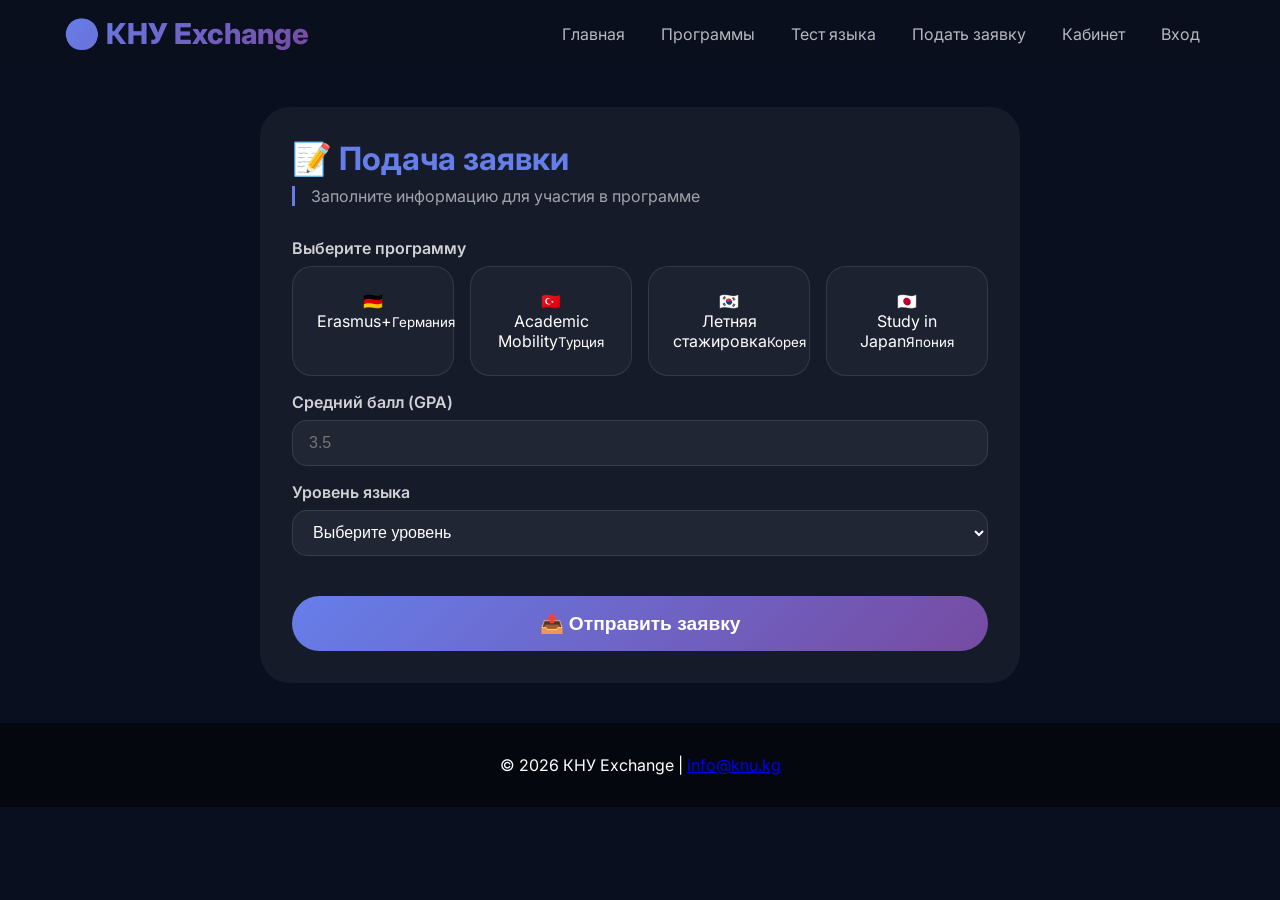
==== apply.html @ c069e079 "Add files via upload" ====
<!DOCTYPE html>
<html lang="ru">
<head>
    <meta charset="UTF-8">
    <title>Подача заявки | КНУ Exchange</title>
    <link href="https://fonts.googleapis.com/css2?family=Inter:wght@400;500;600;700;800&display=swap" rel="stylesheet">
    <link rel="stylesheet" href="https://cdnjs.cloudflare.com/ajax/libs/font-awesome/6.0.0-beta3/css/all.min.css">
    <script src="db.js"></script>
    <style>
        * {
            margin: 0;
            padding: 0;
            box-sizing: border-box;
        }
        body {
            font-family: 'Inter', sans-serif;
            background: #0a0f1f;
            color: #fff;
        }
        .header {
            background: rgba(10,15,31,0.8);
            padding: 1rem 5%;
            display: flex;
            justify-content: space-between;
            align-items: center;
            flex-wrap: wrap;
            gap: 15px;
        }
      .logo {
    font-size: 1.8rem;
    font-weight: 800;
    background: linear-gradient(135deg, #667eea, #764ba2);
    -webkit-background-clip: text;
    background-clip: text;
    color: transparent;
}
        .nav a {
            color: rgba(255,255,255,0.7);
            text-decoration: none;
            padding: 0.5rem 1rem;
            border-radius: 30px;
        }
        .nav a:hover {
            background: #667eea;
            color: white;
        }
        .form-container {
            max-width: 800px;
            margin: 40px auto;
            padding: 0 20px;
        }
        .form-card {
            background: rgba(255,255,255,0.05);
            border-radius: 30px;
            padding: 2rem;
        }
        h2 {
            font-size: 2rem;
            color: #667eea;
            margin-bottom: 0.5rem;
        }
        .subtitle {
            color: rgba(255,255,255,0.6);
            margin-bottom: 2rem;
            padding-left: 1rem;
            border-left: 3px solid #667eea;
        }
        .form-group {
            margin-bottom: 1rem;
        }
        .form-group label {
            display: block;
            font-weight: 600;
            color: rgba(255,255,255,0.8);
            margin-bottom: 0.5rem;
        }
        .form-group input, .form-group select {
            width: 100%;
            padding: 0.8rem 1rem;
            background: rgba(255,255,255,0.05);
            border: 1px solid rgba(255,255,255,0.1);
            border-radius: 15px;
            color: white;
            font-size: 1rem;
        }
        .program-cards {
            display: flex;
            gap: 1rem;
            flex-wrap: wrap;
        }
        .program-card {
            flex: 1;
            min-width: 150px;
            background: rgba(255,255,255,0.03);
            border: 1px solid rgba(255,255,255,0.1);
            border-radius: 20px;
            padding: 1.5rem;
            text-align: center;
            cursor: pointer;
        }
        .program-card.selected {
            border-color: #667eea;
            background: rgba(102,126,234,0.1);
        }
        .program-card i {
            font-size: 2rem;
            color: #667eea;
        }
        .btn-submit {
            width: 100%;
            padding: 1rem;
            background: linear-gradient(135deg, #667eea, #764ba2);
            color: white;
            border: none;
            border-radius: 30px;
            font-size: 1.2rem;
            font-weight: 600;
            cursor: pointer;
            margin-top: 1.5rem;
        }
        .footer {
            background: rgba(0,0,0,0.5);
            text-align: center;
            padding: 2rem;
            margin-top: 2rem;
        }
    </style>
</head>
<body>

<header class="header">
    <div class="logo">🌍 КНУ Exchange</div>
    <nav class="nav">
        <a href="index.html">Главная</a>
        <a href="programs.html">Программы</a>
        <a href="language-test.html">Тест языка</a>
        <a href="apply.html">Подать заявку</a>
        <a href="dashboard.html">Кабинет</a>
        <a href="login.html">Вход</a>
    </nav>
</header>

<div class="form-container">
    <div class="form-card">
        <h2>📝 Подача заявки</h2>
        <div class="subtitle">Заполните информацию для участия в программе</div>

        <form id="applicationForm">
            <div class="form-group">
                <label>Выберите программу</label>
                <div class="program-cards" id="programCards"></div>
            </div>

            <div class="form-group">
                <label>Средний балл (GPA)</label>
                <input type="number" step="0.01" id="gpaInput" placeholder="3.5" required>
            </div>

            <div class="form-group">
                <label>Уровень языка</label>
                <select id="languageSelect" required>
                    <option value="">Выберите уровень</option>
                    <option value="A2">A2 (базовый)</option>
                    <option value="B1">B1 (средний)</option>
                    <option value="B2">B2 (выше среднего)</option>
                    <option value="C1">C1 (продвинутый)</option>
                </select>
            </div>

            <button type="submit" class="btn-submit">📤 Отправить заявку</button>
        </form>
    </div>
</div>

<footer class="footer">
    <p>© 2026 КНУ Exchange | <a href="mailto:info@knu.kg">info@knu.kg</a></p>
</footer>

<script>
    // Загрузка программ
    const programs = [
        { id: 1, name: "Erasmus+", country: "Германия", icon: "🇩🇪" },
        { id: 2, name: "Academic Mobility", country: "Турция", icon: "🇹🇷" },
        { id: 3, name: "Летняя стажировка", country: "Корея", icon: "🇰🇷" },
        { id: 4, name: "Study in Japan", country: "Япония", icon: "🇯🇵" }
    ];
    
    const container = document.getElementById('programCards');
    
    programs.forEach(prog => {
        const card = document.createElement('div');
        card.className = 'program-card';
        card.innerHTML = `<div>${prog.icon}</div><span>${prog.name}</span><small>${prog.country}</small>`;
        card.onclick = () => {
            document.querySelectorAll('.program-card').forEach(c => c.classList.remove('selected'));
            card.classList.add('selected');
            card.selectedProgram = prog.name;
        };
        container.appendChild(card);
    });
    
    // Отправка
    document.getElementById('applicationForm').addEventListener('submit', async function(e) {
        e.preventDefault();
        
        const selectedCard = document.querySelector('.program-card.selected');
        if (!selectedCard) {
            alert('Выберите программу');
            return;
        }
        
        const user = db.getCurrentUser();
        if (!user) {
            if (confirm('Нужно войти. Перейти на страницу входа?')) {
                window.location.href = 'login.html';
            }
            return;
        }
        
        const gpa = document.getElementById('gpaInput').value;
        const languageLevel = document.getElementById('languageSelect').value;
        
        if (!gpa || !languageLevel) {
            alert('Заполните все поля');
            return;
        }
        
        try {
            await db.saveApplication({
                program: selectedCard.selectedProgram || selectedCard.querySelector('span').innerText,
                gpa: parseFloat(gpa),
                languageLevel: languageLevel
            });
            alert('Заявка отправлена!');
            window.location.href = 'dashboard.html';
        } catch (error) {
            alert('Ошибка: ' + error.message);
        }
    });
</script>
</body>
</html>
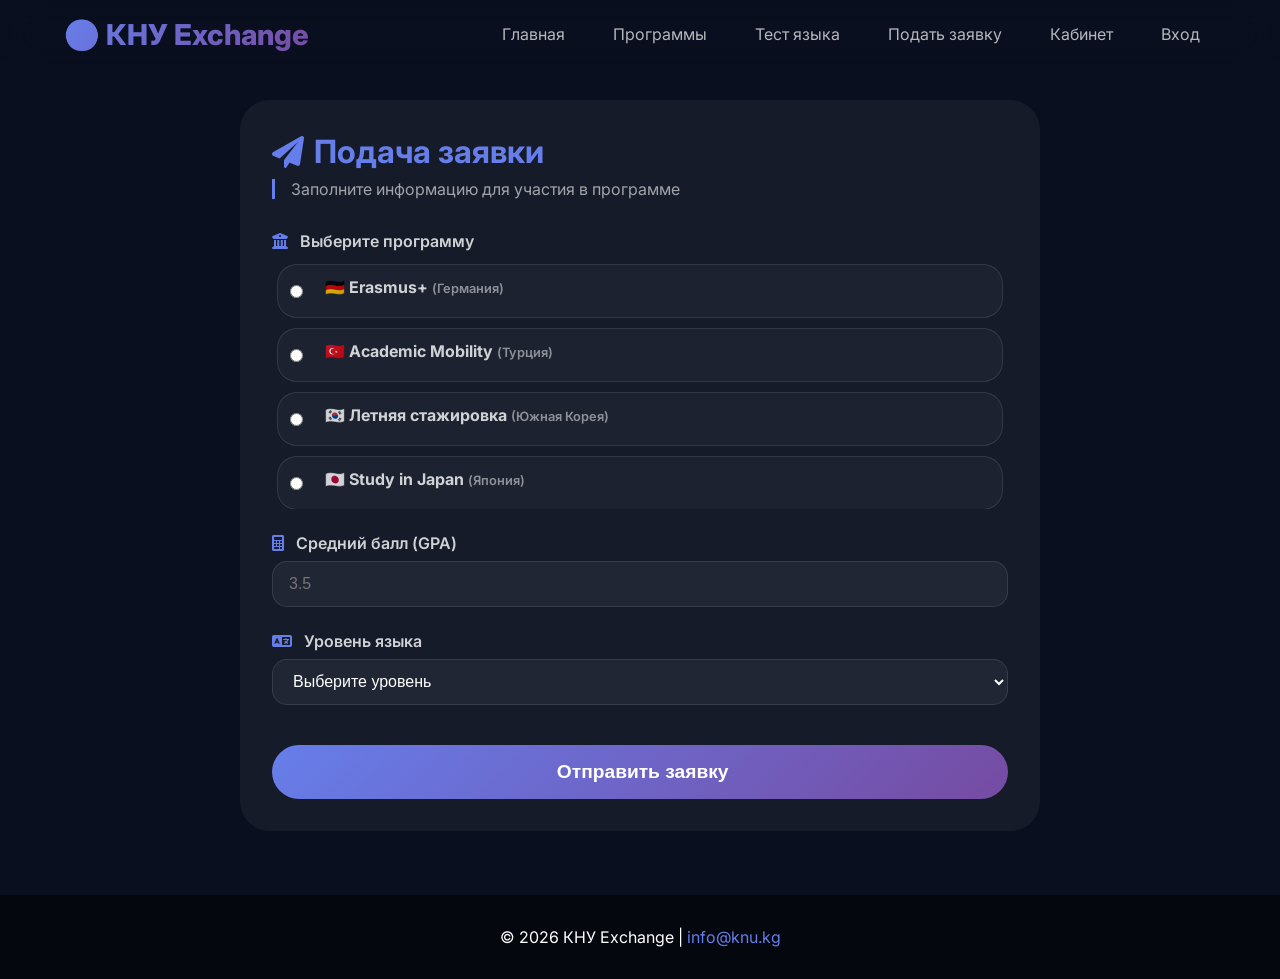
==== commit 342e5b42: "apply.html" ====
--- a/apply.html
+++ b/apply.html
@@ -16,9 +16,13 @@
             font-family: 'Inter', sans-serif;
             background: #0a0f1f;
             color: #fff;
+            min-height: 100vh;
+            display: flex;
+            flex-direction: column;
         }
         .header {
             background: rgba(10,15,31,0.8);
+            backdrop-filter: blur(20px);
             padding: 1rem 5%;
             display: flex;
             justify-content: space-between;
@@ -26,38 +30,50 @@
             flex-wrap: wrap;
             gap: 15px;
         }
-      .logo {
-    font-size: 1.8rem;
-    font-weight: 800;
-    background: linear-gradient(135deg, #667eea, #764ba2);
-    -webkit-background-clip: text;
-    background-clip: text;
-    color: transparent;
-}
+        .logo {
+            font-size: 1.8rem;
+            font-weight: 800;
+            background: linear-gradient(135deg, #667eea, #764ba2);
+            -webkit-background-clip: text;
+            background-clip: text;
+            color: transparent;
+        }
+        .nav {
+            display: flex;
+            gap: 1rem;
+            flex-wrap: wrap;
+        }
         .nav a {
             color: rgba(255,255,255,0.7);
             text-decoration: none;
             padding: 0.5rem 1rem;
             border-radius: 30px;
+            transition: 0.3s;
         }
         .nav a:hover {
             background: #667eea;
             color: white;
         }
         .form-container {
-            max-width: 800px;
-            margin: 40px auto;
-            padding: 0 20px;
+            flex: 1;
+            display: flex;
+            justify-content: center;
+            padding: 2rem;
         }
         .form-card {
             background: rgba(255,255,255,0.05);
             border-radius: 30px;
             padding: 2rem;
+            max-width: 800px;
+            width: 100%;
         }
         h2 {
             font-size: 2rem;
             color: #667eea;
             margin-bottom: 0.5rem;
+            display: flex;
+            align-items: center;
+            gap: 10px;
         }
         .subtitle {
             color: rgba(255,255,255,0.6);
@@ -66,13 +82,17 @@
             border-left: 3px solid #667eea;
         }
         .form-group {
-            margin-bottom: 1rem;
+            margin-bottom: 1.5rem;
         }
         .form-group label {
             display: block;
             font-weight: 600;
             color: rgba(255,255,255,0.8);
             margin-bottom: 0.5rem;
+        }
+        .form-group label i {
+            color: #667eea;
+            margin-right: 8px;
         }
         .form-group input, .form-group select {
             width: 100%;
@@ -83,46 +103,78 @@
             color: white;
             font-size: 1rem;
         }
-        .program-cards {
-            display: flex;
-            gap: 1rem;
-            flex-wrap: wrap;
-        }
-        .program-card {
-            flex: 1;
-            min-width: 150px;
+        .form-group input:focus, .form-group select:focus {
+            outline: none;
+            border-color: #667eea;
+        }
+        .programs-list {
+            display: flex;
+            flex-direction: column;
+            gap: 10px;
+            max-height: 250px;
+            overflow-y: auto;
+            padding: 5px;
+        }
+        .program-option {
+            display: flex;
+            align-items: center;
+            gap: 12px;
+            padding: 12px;
             background: rgba(255,255,255,0.03);
             border: 1px solid rgba(255,255,255,0.1);
             border-radius: 20px;
-            padding: 1.5rem;
-            text-align: center;
             cursor: pointer;
-        }
-        .program-card.selected {
+            transition: all 0.2s;
+        }
+        .program-option:hover {
+            background: rgba(102,126,234,0.1);
             border-color: #667eea;
-            background: rgba(102,126,234,0.1);
-        }
-        .program-card i {
-            font-size: 2rem;
-            color: #667eea;
+        }
+        .program-option.selected {
+            background: rgba(102,126,234,0.2);
+            border-color: #667eea;
+        }
+        .program-option input {
+            width: auto;
+            margin-right: 10px;
+            accent-color: #667eea;
+        }
+        .program-option strong {
+            font-size: 1rem;
+        }
+        .program-option small {
+            color: rgba(255,255,255,0.5);
+            font-size: 0.8rem;
         }
         .btn-submit {
-            width: 100%;
-            padding: 1rem;
             background: linear-gradient(135deg, #667eea, #764ba2);
             color: white;
             border: none;
-            border-radius: 30px;
+            padding: 1rem;
             font-size: 1.2rem;
             font-weight: 600;
+            border-radius: 30px;
             cursor: pointer;
-            margin-top: 1.5rem;
+            width: 100%;
+            margin-top: 1rem;
+            transition: 0.3s;
+        }
+        .btn-submit:hover {
+            transform: translateY(-2px);
+            box-shadow: 0 10px 20px rgba(102,126,234,0.3);
         }
         .footer {
             background: rgba(0,0,0,0.5);
             text-align: center;
             padding: 2rem;
             margin-top: 2rem;
+        }
+        .footer a {
+            color: #667eea;
+            text-decoration: none;
+        }
+        @media (max-width: 700px) {
+            h2 { font-size: 1.5rem; }
         }
     </style>
 </head>
@@ -140,25 +192,26 @@
     </nav>
 </header>
 
-<div class="form-container">
+<section class="form-container">
     <div class="form-card">
-        <h2>📝 Подача заявки</h2>
+        <h2><i class="fas fa-paper-plane"></i> Подача заявки</h2>
         <div class="subtitle">Заполните информацию для участия в программе</div>
 
         <form id="applicationForm">
             <div class="form-group">
-                <label>Выберите программу</label>
-                <div class="program-cards" id="programCards"></div>
+                <label><i class="fas fa-university"></i> Выберите программу</label>
+                <div id="programsList" class="programs-list"></div>
+                <input type="hidden" id="selectedProgramName" required>
             </div>
 
             <div class="form-group">
-                <label>Средний балл (GPA)</label>
-                <input type="number" step="0.01" id="gpaInput" placeholder="3.5" required>
+                <label><i class="fas fa-calculator"></i> Средний балл (GPA)</label>
+                <input type="number" step="0.01" id="gpa" placeholder="3.5" required>
             </div>
 
             <div class="form-group">
-                <label>Уровень языка</label>
-                <select id="languageSelect" required>
+                <label><i class="fas fa-language"></i> Уровень языка</label>
+                <select id="languageLevel" required>
                     <option value="">Выберите уровень</option>
                     <option value="A2">A2 (базовый)</option>
                     <option value="B1">B1 (средний)</option>
@@ -167,76 +220,116 @@
                 </select>
             </div>
 
-            <button type="submit" class="btn-submit">📤 Отправить заявку</button>
+            <button type="submit" class="btn-submit"><i class="fas fa-send"></i> Отправить заявку</button>
         </form>
     </div>
-</div>
+</section>
 
 <footer class="footer">
     <p>© 2026 КНУ Exchange | <a href="mailto:info@knu.kg">info@knu.kg</a></p>
 </footer>
 
 <script>
-    // Загрузка программ
-    const programs = [
-        { id: 1, name: "Erasmus+", country: "Германия", icon: "🇩🇪" },
-        { id: 2, name: "Academic Mobility", country: "Турция", icon: "🇹🇷" },
-        { id: 3, name: "Летняя стажировка", country: "Корея", icon: "🇰🇷" },
-        { id: 4, name: "Study in Japan", country: "Япония", icon: "🇯🇵" }
-    ];
-    
-    const container = document.getElementById('programCards');
-    
-    programs.forEach(prog => {
-        const card = document.createElement('div');
-        card.className = 'program-card';
-        card.innerHTML = `<div>${prog.icon}</div><span>${prog.name}</span><small>${prog.country}</small>`;
-        card.onclick = () => {
-            document.querySelectorAll('.program-card').forEach(c => c.classList.remove('selected'));
-            card.classList.add('selected');
-            card.selectedProgram = prog.name;
-        };
-        container.appendChild(card);
+    // Ждём загрузки db.js
+    document.addEventListener('DOMContentLoaded', async () => {
+        // Проверяем, что db загружена и есть функция getAllPrograms
+        if (typeof db === 'undefined') {
+            alert('Ошибка: db.js не загружен. Проверьте подключение файла.');
+            return;
+        }
+
+        // Получаем список программ (статические данные из db.js или свои)
+        let programs = [];
+        if (db.getAllPrograms) {
+            programs = db.getAllPrograms();
+        } else {
+            // Запасной вариант, если в db.js нет getAllPrograms
+            programs = [
+                { id: 1, name: "Erasmus+", country: "Германия", icon: "🇩🇪" },
+                { id: 2, name: "Academic Mobility", country: "Турция", icon: "🇹🇷" },
+                { id: 3, name: "Летняя стажировка", country: "Корея", icon: "🇰🇷" },
+                { id: 4, name: "Обмен в Казахстане", country: "Казахстан", icon: "🇰🇿" },
+                { id: 5, name: "Стажировка в Китае", country: "Китай", icon: "🇨🇳" },
+                { id: 6, name: "Study in Japan", country: "Япония", icon: "🇯🇵" },
+                { id: 7, name: "Обучение в Москве", country: "Россия", icon: "🇷🇺" },
+                { id: 8, name: "Наука в Новосибирске", country: "Россия", icon: "🇷🇺" }
+            ];
+        }
+
+        const container = document.getElementById('programsList');
+        container.innerHTML = '';
+        programs.forEach(prog => {
+            const div = document.createElement('div');
+            div.className = 'program-option';
+            div.innerHTML = `
+                <input type="radio" name="program" value="${prog.name}" id="prog_${prog.id}">
+                <label for="prog_${prog.id}" style="flex:1; cursor:pointer;">
+                    <strong>${prog.icon} ${prog.name}</strong> <small>(${prog.country})</small>
+                </label>
+            `;
+            const radio = div.querySelector('input');
+            radio.addEventListener('change', () => {
+                if (radio.checked) {
+                    document.getElementById('selectedProgramName').value = prog.name;
+                    // Убираем выделение у всех
+                    document.querySelectorAll('.program-option').forEach(opt => opt.classList.remove('selected'));
+                    div.classList.add('selected');
+                }
+            });
+            container.appendChild(div);
+        });
+
+        // Автозаполнение уровня языка, если есть сохранённый результат теста
+        if (db.getLatestTestResult) {
+            const testResult = await db.getLatestTestResult();
+            if (testResult && testResult.level) {
+                const levelSelect = document.getElementById('languageLevel');
+                if (levelSelect) levelSelect.value = testResult.level;
+            }
+        }
     });
-    
-    // Отправка
-    document.getElementById('applicationForm').addEventListener('submit', async function(e) {
+
+    // Обработка отправки формы
+    document.getElementById('applicationForm').addEventListener('submit', async (e) => {
         e.preventDefault();
-        
-        const selectedCard = document.querySelector('.program-card.selected');
-        if (!selectedCard) {
-            alert('Выберите программу');
-            return;
-        }
-        
+
         const user = db.getCurrentUser();
         if (!user) {
-            if (confirm('Нужно войти. Перейти на страницу входа?')) {
+            if (confirm('❌ Для подачи заявки нужно войти. Перейти на страницу входа?')) {
                 window.location.href = 'login.html';
             }
             return;
         }
-        
-        const gpa = document.getElementById('gpaInput').value;
-        const languageLevel = document.getElementById('languageSelect').value;
-        
-        if (!gpa || !languageLevel) {
-            alert('Заполните все поля');
-            return;
-        }
-        
+
+        const programName = document.getElementById('selectedProgramName').value;
+        const gpa = parseFloat(document.getElementById('gpa').value);
+        const languageLevel = document.getElementById('languageLevel').value;
+
+        if (!programName) {
+            alert('Пожалуйста, выберите программу');
+            return;
+        }
+        if (isNaN(gpa) || gpa < 0 || gpa > 4) {
+            alert('Введите корректный GPA (0.0 – 4.0)');
+            return;
+        }
+        if (!languageLevel) {
+            alert('Выберите уровень языка');
+            return;
+        }
+
         try {
             await db.saveApplication({
-                program: selectedCard.selectedProgram || selectedCard.querySelector('span').innerText,
-                gpa: parseFloat(gpa),
+                program: programName,
+                gpa: gpa,
                 languageLevel: languageLevel
             });
-            alert('Заявка отправлена!');
+            alert('✅ Заявка успешно отправлена!');
             window.location.href = 'dashboard.html';
-        } catch (error) {
-            alert('Ошибка: ' + error.message);
+        } catch (err) {
+            alert('❌ Ошибка при отправке: ' + err.message);
         }
     });
 </script>
 </body>
-</html>+</html>
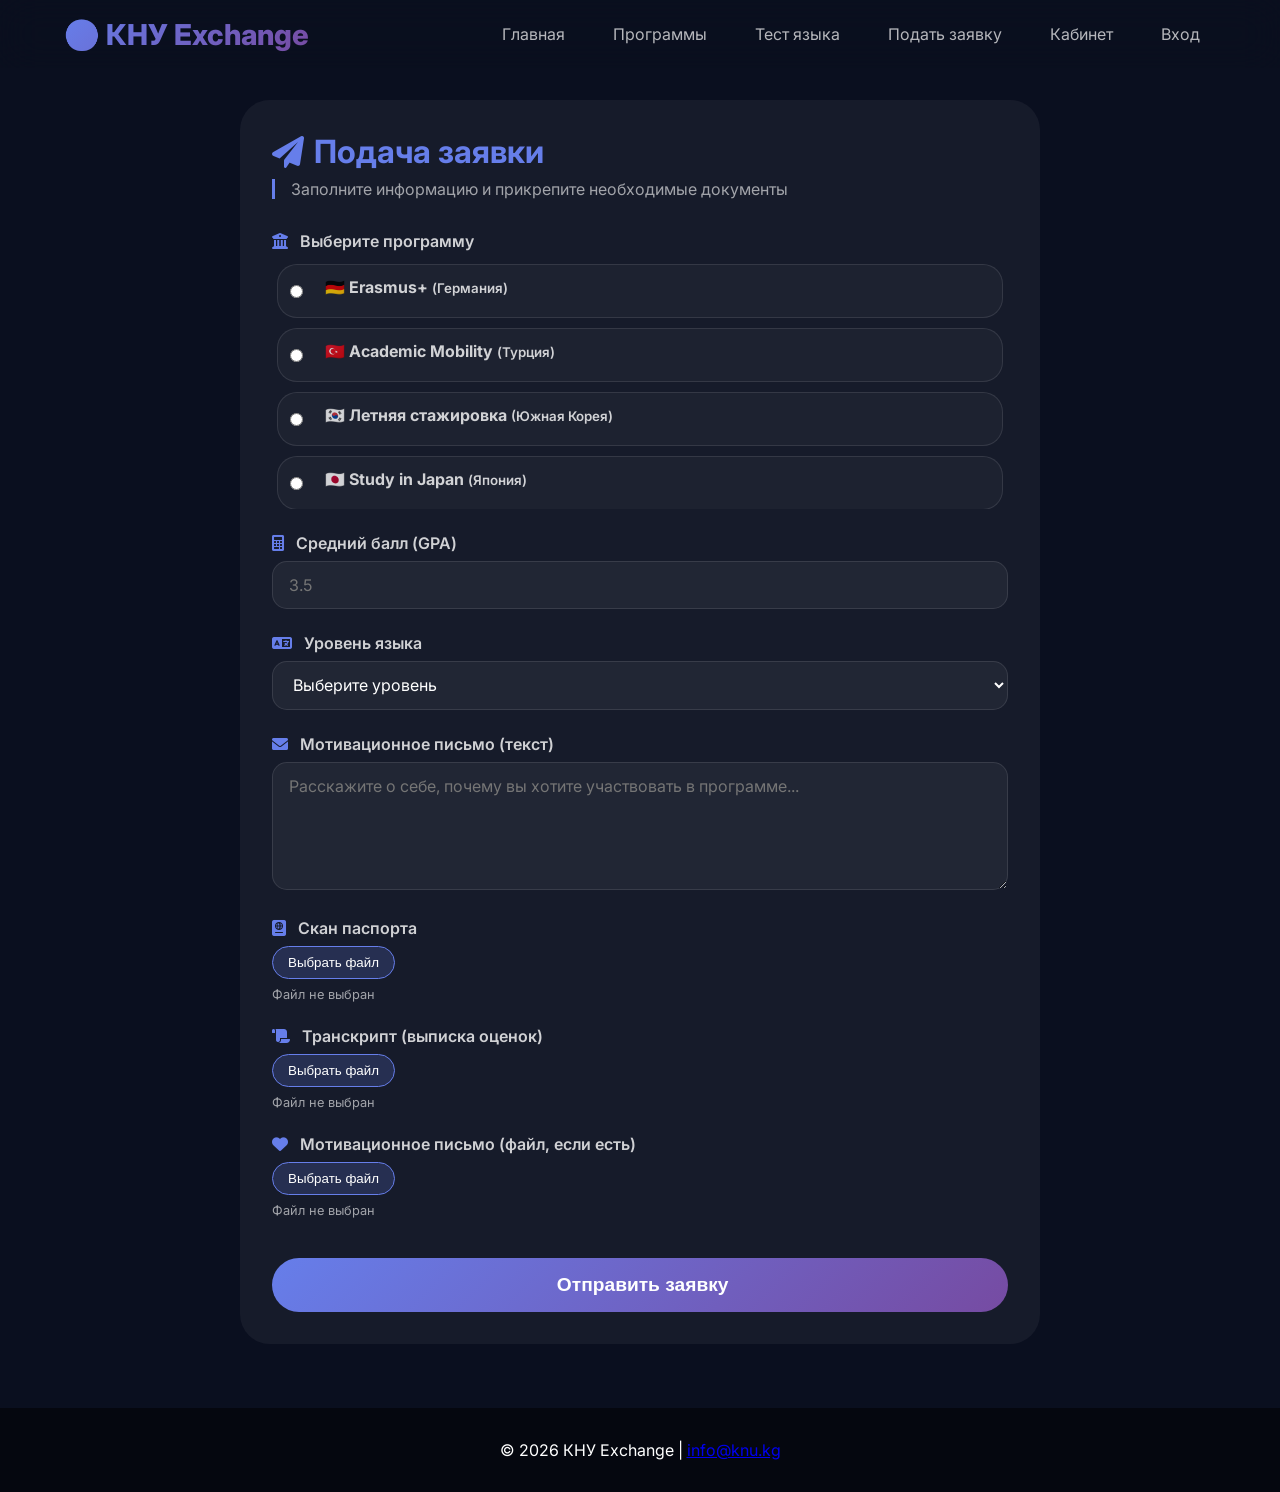
==== commit d7bfb6f1: "apply.html" ====
--- a/apply.html
+++ b/apply.html
@@ -7,11 +7,7 @@
     <link rel="stylesheet" href="https://cdnjs.cloudflare.com/ajax/libs/font-awesome/6.0.0-beta3/css/all.min.css">
     <script src="db.js"></script>
     <style>
-        * {
-            margin: 0;
-            padding: 0;
-            box-sizing: border-box;
-        }
+        * { margin: 0; padding: 0; box-sizing: border-box; }
         body {
             font-family: 'Inter', sans-serif;
             background: #0a0f1f;
@@ -94,7 +90,7 @@
             color: #667eea;
             margin-right: 8px;
         }
-        .form-group input, .form-group select {
+        .form-group input, .form-group select, .form-group textarea {
             width: 100%;
             padding: 0.8rem 1rem;
             background: rgba(255,255,255,0.05);
@@ -102,10 +98,35 @@
             border-radius: 15px;
             color: white;
             font-size: 1rem;
-        }
-        .form-group input:focus, .form-group select:focus {
+            font-family: 'Inter', sans-serif;
+        }
+        .form-group input:focus, .form-group select:focus, .form-group textarea:focus {
             outline: none;
             border-color: #667eea;
+        }
+        .file-input {
+            position: relative;
+            display: flex;
+            flex-direction: column;
+            gap: 8px;
+        }
+        .file-input button {
+            background: rgba(102,126,234,0.2);
+            border: 1px solid #667eea;
+            border-radius: 30px;
+            padding: 8px 15px;
+            color: white;
+            cursor: pointer;
+            width: fit-content;
+            transition: 0.3s;
+        }
+        .file-input button:hover {
+            background: #667eea;
+        }
+        .file-name {
+            font-size: 0.8rem;
+            color: rgba(255,255,255,0.6);
+            word-break: break-all;
         }
         .programs-list {
             display: flex;
@@ -138,13 +159,6 @@
             width: auto;
             margin-right: 10px;
             accent-color: #667eea;
-        }
-        .program-option strong {
-            font-size: 1rem;
-        }
-        .program-option small {
-            color: rgba(255,255,255,0.5);
-            font-size: 0.8rem;
         }
         .btn-submit {
             background: linear-gradient(135deg, #667eea, #764ba2);
@@ -169,10 +183,6 @@
             padding: 2rem;
             margin-top: 2rem;
         }
-        .footer a {
-            color: #667eea;
-            text-decoration: none;
-        }
         @media (max-width: 700px) {
             h2 { font-size: 1.5rem; }
         }
@@ -195,7 +205,7 @@
 <section class="form-container">
     <div class="form-card">
         <h2><i class="fas fa-paper-plane"></i> Подача заявки</h2>
-        <div class="subtitle">Заполните информацию для участия в программе</div>
+        <div class="subtitle">Заполните информацию и прикрепите необходимые документы</div>
 
         <form id="applicationForm">
             <div class="form-group">
@@ -220,6 +230,38 @@
                 </select>
             </div>
 
+            <div class="form-group">
+                <label><i class="fas fa-envelope"></i> Мотивационное письмо (текст)</label>
+                <textarea id="motivationText" rows="5" placeholder="Расскажите о себе, почему вы хотите участвовать в программе..."></textarea>
+            </div>
+
+            <div class="form-group">
+                <label><i class="fas fa-passport"></i> Скан паспорта</label>
+                <div class="file-input">
+                    <button type="button" onclick="document.getElementById('passportFile').click()">Выбрать файл</button>
+                    <input type="file" id="passportFile" accept=".pdf,.jpg,.png" style="display:none" onchange="updateFileName(this, 'passportName')">
+                    <span id="passportName" class="file-name">Файл не выбран</span>
+                </div>
+            </div>
+
+            <div class="form-group">
+                <label><i class="fas fa-scroll"></i> Транскрипт (выписка оценок)</label>
+                <div class="file-input">
+                    <button type="button" onclick="document.getElementById('transcriptFile').click()">Выбрать файл</button>
+                    <input type="file" id="transcriptFile" accept=".pdf,.jpg,.png" style="display:none" onchange="updateFileName(this, 'transcriptName')">
+                    <span id="transcriptName" class="file-name">Файл не выбран</span>
+                </div>
+            </div>
+
+            <div class="form-group">
+                <label><i class="fas fa-heart"></i> Мотивационное письмо (файл, если есть)</label>
+                <div class="file-input">
+                    <button type="button" onclick="document.getElementById('motivationFile').click()">Выбрать файл</button>
+                    <input type="file" id="motivationFile" accept=".pdf,.doc,.docx" style="display:none" onchange="updateFileName(this, 'motivationFileName')">
+                    <span id="motivationFileName" class="file-name">Файл не выбран</span>
+                </div>
+            </div>
+
             <button type="submit" class="btn-submit"><i class="fas fa-send"></i> Отправить заявку</button>
         </form>
     </div>
@@ -230,20 +272,26 @@
 </footer>
 
 <script>
-    // Ждём загрузки db.js
+    function updateFileName(input, spanId) {
+        const span = document.getElementById(spanId);
+        if (input.files && input.files[0]) {
+            span.textContent = input.files[0].name;
+        } else {
+            span.textContent = 'Файл не выбран';
+        }
+    }
+
+    // Загрузка списка программ
     document.addEventListener('DOMContentLoaded', async () => {
-        // Проверяем, что db загружена и есть функция getAllPrograms
         if (typeof db === 'undefined') {
             alert('Ошибка: db.js не загружен. Проверьте подключение файла.');
             return;
         }
 
-        // Получаем список программ (статические данные из db.js или свои)
         let programs = [];
         if (db.getAllPrograms) {
             programs = db.getAllPrograms();
         } else {
-            // Запасной вариант, если в db.js нет getAllPrograms
             programs = [
                 { id: 1, name: "Erasmus+", country: "Германия", icon: "🇩🇪" },
                 { id: 2, name: "Academic Mobility", country: "Турция", icon: "🇹🇷" },
@@ -271,7 +319,6 @@
             radio.addEventListener('change', () => {
                 if (radio.checked) {
                     document.getElementById('selectedProgramName').value = prog.name;
-                    // Убираем выделение у всех
                     document.querySelectorAll('.program-option').forEach(opt => opt.classList.remove('selected'));
                     div.classList.add('selected');
                 }
@@ -279,7 +326,7 @@
             container.appendChild(div);
         });
 
-        // Автозаполнение уровня языка, если есть сохранённый результат теста
+        // Автозаполнение уровня языка
         if (db.getLatestTestResult) {
             const testResult = await db.getLatestTestResult();
             if (testResult && testResult.level) {
@@ -289,7 +336,7 @@
         }
     });
 
-    // Обработка отправки формы
+    // Отправка заявки
     document.getElementById('applicationForm').addEventListener('submit', async (e) => {
         e.preventDefault();
 
@@ -304,6 +351,12 @@
         const programName = document.getElementById('selectedProgramName').value;
         const gpa = parseFloat(document.getElementById('gpa').value);
         const languageLevel = document.getElementById('languageLevel').value;
+        const motivationText = document.getElementById('motivationText').value;
+
+        // Собираем имена файлов (сами файлы не сохраняем, только имена)
+        const passportFile = document.getElementById('passportFile').files[0];
+        const transcriptFile = document.getElementById('transcriptFile').files[0];
+        const motivationFile = document.getElementById('motivationFile').files[0];
 
         if (!programName) {
             alert('Пожалуйста, выберите программу');
@@ -317,14 +370,28 @@
             alert('Выберите уровень языка');
             return;
         }
+        // Проверяем, что выбраны обязательные файлы (паспорт и транскрипт)
+        if (!passportFile || !transcriptFile) {
+            alert('Пожалуйста, прикрепите скан паспорта и транскрипт');
+            return;
+        }
+
+        // Подготавливаем данные для сохранения
+        const applicationData = {
+            program: programName,
+            gpa: gpa,
+            languageLevel: languageLevel,
+            motivationText: motivationText || '',
+            documents: {
+                passport: passportFile.name,
+                transcript: transcriptFile.name,
+                motivation: motivationFile ? motivationFile.name : ''
+            }
+        };
 
         try {
-            await db.saveApplication({
-                program: programName,
-                gpa: gpa,
-                languageLevel: languageLevel
-            });
-            alert('✅ Заявка успешно отправлена!');
+            await db.saveApplication(applicationData);
+            alert('✅ Заявка успешно отправлена! Документы прикреплены.');
             window.location.href = 'dashboard.html';
         } catch (err) {
             alert('❌ Ошибка при отправке: ' + err.message);
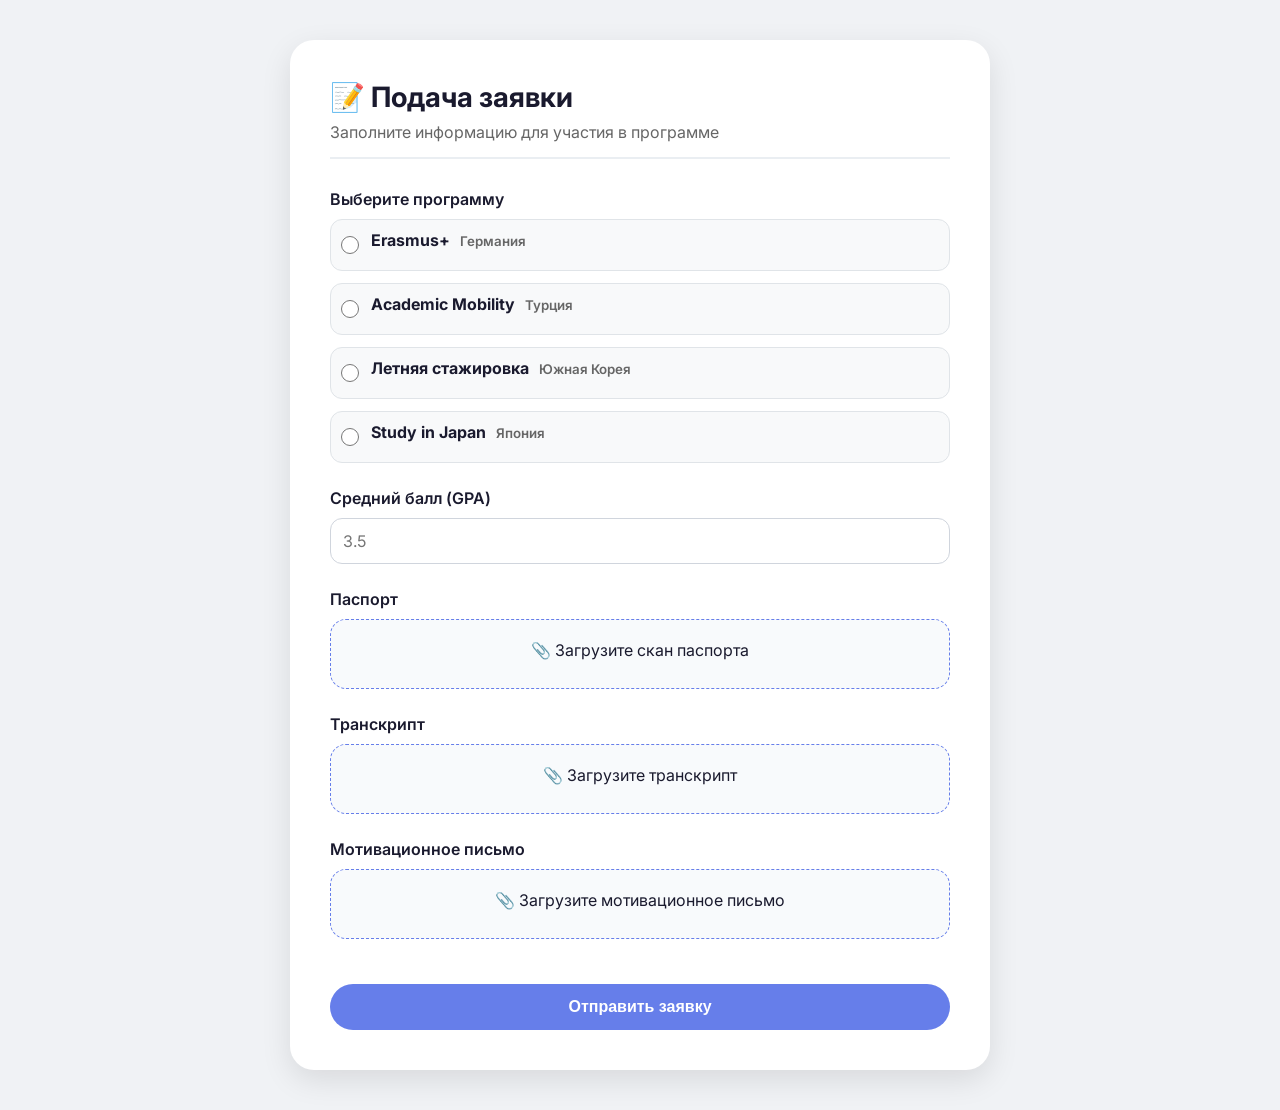
==== commit 3197df8e: "Update apply.html" ====
--- a/apply.html
+++ b/apply.html
@@ -3,273 +3,186 @@
 <head>
     <meta charset="UTF-8">
     <title>Подача заявки | КНУ Exchange</title>
-    <link href="https://fonts.googleapis.com/css2?family=Inter:wght@400;500;600;700;800&display=swap" rel="stylesheet">
-    <link rel="stylesheet" href="https://cdnjs.cloudflare.com/ajax/libs/font-awesome/6.0.0-beta3/css/all.min.css">
+    <link href="https://fonts.googleapis.com/css2?family=Inter:wght@400;500;600;700&display=swap" rel="stylesheet">
     <script src="db.js"></script>
     <style>
-        * { margin: 0; padding: 0; box-sizing: border-box; }
+        * {
+            margin: 0;
+            padding: 0;
+            box-sizing: border-box;
+        }
         body {
             font-family: 'Inter', sans-serif;
-            background: #0a0f1f;
-            color: #fff;
-            min-height: 100vh;
+            background: #f0f2f5;
+            color: #1a1a2e;
+            padding: 40px 20px;
+        }
+        .container {
+            max-width: 700px;
+            margin: 0 auto;
+            background: white;
+            border-radius: 24px;
+            padding: 40px;
+            box-shadow: 0 10px 30px rgba(0,0,0,0.1);
+        }
+        h1 {
+            font-size: 28px;
+            font-weight: 700;
+            margin-bottom: 8px;
+            color: #1a1a2e;
+        }
+        .subtitle {
+            color: #666;
+            margin-bottom: 30px;
+            padding-bottom: 15px;
+            border-bottom: 2px solid #eaeef2;
+        }
+        .form-group {
+            margin-bottom: 25px;
+        }
+        label {
+            display: block;
+            font-weight: 600;
+            margin-bottom: 10px;
+            color: #1a1a2e;
+        }
+        .radio-group {
             display: flex;
             flex-direction: column;
-        }
-        .header {
-            background: rgba(10,15,31,0.8);
-            backdrop-filter: blur(20px);
-            padding: 1rem 5%;
-            display: flex;
-            justify-content: space-between;
-            align-items: center;
-            flex-wrap: wrap;
-            gap: 15px;
-        }
-        .logo {
-            font-size: 1.8rem;
-            font-weight: 800;
-            background: linear-gradient(135deg, #667eea, #764ba2);
-            -webkit-background-clip: text;
-            background-clip: text;
-            color: transparent;
-        }
-        .nav {
-            display: flex;
-            gap: 1rem;
-            flex-wrap: wrap;
-        }
-        .nav a {
-            color: rgba(255,255,255,0.7);
-            text-decoration: none;
-            padding: 0.5rem 1rem;
-            border-radius: 30px;
-            transition: 0.3s;
-        }
-        .nav a:hover {
-            background: #667eea;
-            color: white;
-        }
-        .form-container {
-            flex: 1;
-            display: flex;
-            justify-content: center;
-            padding: 2rem;
-        }
-        .form-card {
-            background: rgba(255,255,255,0.05);
-            border-radius: 30px;
-            padding: 2rem;
-            max-width: 800px;
-            width: 100%;
-        }
-        h2 {
-            font-size: 2rem;
-            color: #667eea;
-            margin-bottom: 0.5rem;
-            display: flex;
-            align-items: center;
-            gap: 10px;
-        }
-        .subtitle {
-            color: rgba(255,255,255,0.6);
-            margin-bottom: 2rem;
-            padding-left: 1rem;
-            border-left: 3px solid #667eea;
-        }
-        .form-group {
-            margin-bottom: 1.5rem;
-        }
-        .form-group label {
-            display: block;
-            font-weight: 600;
-            color: rgba(255,255,255,0.8);
-            margin-bottom: 0.5rem;
-        }
-        .form-group label i {
-            color: #667eea;
-            margin-right: 8px;
-        }
-        .form-group input, .form-group select, .form-group textarea {
-            width: 100%;
-            padding: 0.8rem 1rem;
-            background: rgba(255,255,255,0.05);
-            border: 1px solid rgba(255,255,255,0.1);
-            border-radius: 15px;
-            color: white;
-            font-size: 1rem;
-            font-family: 'Inter', sans-serif;
-        }
-        .form-group input:focus, .form-group select:focus, .form-group textarea:focus {
-            outline: none;
-            border-color: #667eea;
-        }
-        .file-input {
-            position: relative;
-            display: flex;
-            flex-direction: column;
-            gap: 8px;
-        }
-        .file-input button {
-            background: rgba(102,126,234,0.2);
-            border: 1px solid #667eea;
-            border-radius: 30px;
-            padding: 8px 15px;
-            color: white;
-            cursor: pointer;
-            width: fit-content;
-            transition: 0.3s;
-        }
-        .file-input button:hover {
-            background: #667eea;
-        }
-        .file-name {
-            font-size: 0.8rem;
-            color: rgba(255,255,255,0.6);
-            word-break: break-all;
-        }
-        .programs-list {
-            display: flex;
-            flex-direction: column;
-            gap: 10px;
-            max-height: 250px;
-            overflow-y: auto;
-            padding: 5px;
-        }
-        .program-option {
+            gap: 12px;
+        }
+        .radio-option {
             display: flex;
             align-items: center;
             gap: 12px;
+            padding: 10px;
+            background: #f8f9fa;
+            border-radius: 12px;
+            cursor: pointer;
+            border: 1px solid #e0e4e8;
+        }
+        .radio-option.selected {
+            border-color: #667eea;
+            background: #f0f3ff;
+        }
+        .radio-option input {
+            width: 18px;
+            height: 18px;
+            accent-color: #667eea;
+        }
+        .radio-option strong {
+            font-size: 16px;
+        }
+        .radio-option small {
+            color: #666;
+            margin-left: 6px;
+        }
+        input[type="number"], select {
+            width: 100%;
             padding: 12px;
-            background: rgba(255,255,255,0.03);
-            border: 1px solid rgba(255,255,255,0.1);
-            border-radius: 20px;
+            border: 1px solid #d0d5dd;
+            border-radius: 12px;
+            font-size: 16px;
+            font-family: inherit;
+        }
+        .file-upload {
+            border: 1px dashed #667eea;
+            border-radius: 16px;
+            padding: 20px;
+            text-align: center;
+            background: #f8fafc;
             cursor: pointer;
-            transition: all 0.2s;
-        }
-        .program-option:hover {
-            background: rgba(102,126,234,0.1);
-            border-color: #667eea;
-        }
-        .program-option.selected {
-            background: rgba(102,126,234,0.2);
-            border-color: #667eea;
-        }
-        .program-option input {
-            width: auto;
-            margin-right: 10px;
-            accent-color: #667eea;
-        }
-        .btn-submit {
-            background: linear-gradient(135deg, #667eea, #764ba2);
+            transition: 0.2s;
+        }
+        .file-upload:hover {
+            background: #eef2ff;
+        }
+        .file-upload input {
+            display: none;
+        }
+        .file-name {
+            font-size: 14px;
+            color: #667eea;
+            margin-top: 8px;
+            display: block;
+        }
+        button {
+            background: #667eea;
             color: white;
             border: none;
-            padding: 1rem;
-            font-size: 1.2rem;
+            padding: 14px;
+            width: 100%;
+            border-radius: 40px;
+            font-size: 16px;
             font-weight: 600;
-            border-radius: 30px;
             cursor: pointer;
-            width: 100%;
-            margin-top: 1rem;
-            transition: 0.3s;
-        }
-        .btn-submit:hover {
+            margin-top: 20px;
+            transition: 0.2s;
+        }
+        button:hover {
+            background: #5a67d8;
             transform: translateY(-2px);
-            box-shadow: 0 10px 20px rgba(102,126,234,0.3);
-        }
-        .footer {
-            background: rgba(0,0,0,0.5);
+        }
+        .error-message {
+            color: #e53e3e;
+            font-size: 14px;
+            margin-top: 10px;
             text-align: center;
-            padding: 2rem;
-            margin-top: 2rem;
-        }
-        @media (max-width: 700px) {
-            h2 { font-size: 1.5rem; }
+        }
+        hr {
+            margin: 20px 0;
+            border: none;
+            border-top: 1px solid #eaeef2;
         }
     </style>
 </head>
 <body>
-
-<header class="header">
-    <div class="logo">🌍 КНУ Exchange</div>
-    <nav class="nav">
-        <a href="index.html">Главная</a>
-        <a href="programs.html">Программы</a>
-        <a href="language-test.html">Тест языка</a>
-        <a href="apply.html">Подать заявку</a>
-        <a href="dashboard.html">Кабинет</a>
-        <a href="login.html">Вход</a>
-    </nav>
-</header>
-
-<section class="form-container">
-    <div class="form-card">
-        <h2><i class="fas fa-paper-plane"></i> Подача заявки</h2>
-        <div class="subtitle">Заполните информацию и прикрепите необходимые документы</div>
-
-        <form id="applicationForm">
-            <div class="form-group">
-                <label><i class="fas fa-university"></i> Выберите программу</label>
-                <div id="programsList" class="programs-list"></div>
-                <input type="hidden" id="selectedProgramName" required>
+<div class="container">
+    <h1>📝 Подача заявки</h1>
+    <div class="subtitle">Заполните информацию для участия в программе</div>
+
+    <form id="applicationForm">
+        <div class="form-group">
+            <label>Выберите программу</label>
+            <div id="programsList" class="radio-group"></div>
+        </div>
+
+        <div class="form-group">
+            <label>Средний балл (GPA)</label>
+            <input type="number" step="0.01" id="gpa" placeholder="3.5" required>
+        </div>
+
+        <div class="form-group">
+            <label>Паспорт</label>
+            <div class="file-upload" onclick="document.getElementById('passportFile').click()">
+                📎 Загрузите скан паспорта
+                <input type="file" id="passportFile" accept=".pdf,.jpg,.png" onchange="updateFileName(this, 'passportName')">
+                <span id="passportName" class="file-name"></span>
             </div>
-
-            <div class="form-group">
-                <label><i class="fas fa-calculator"></i> Средний балл (GPA)</label>
-                <input type="number" step="0.01" id="gpa" placeholder="3.5" required>
+        </div>
+
+        <div class="form-group">
+            <label>Транскрипт</label>
+            <div class="file-upload" onclick="document.getElementById('transcriptFile').click()">
+                📎 Загрузите транскрипт
+                <input type="file" id="transcriptFile" accept=".pdf,.jpg,.png" onchange="updateFileName(this, 'transcriptName')">
+                <span id="transcriptName" class="file-name"></span>
             </div>
-
-            <div class="form-group">
-                <label><i class="fas fa-language"></i> Уровень языка</label>
-                <select id="languageLevel" required>
-                    <option value="">Выберите уровень</option>
-                    <option value="A2">A2 (базовый)</option>
-                    <option value="B1">B1 (средний)</option>
-                    <option value="B2">B2 (выше среднего)</option>
-                    <option value="C1">C1 (продвинутый)</option>
-                </select>
+        </div>
+
+        <div class="form-group">
+            <label>Мотивационное письмо</label>
+            <div class="file-upload" onclick="document.getElementById('motivationFile').click()">
+                📎 Загрузите мотивационное письмо
+                <input type="file" id="motivationFile" accept=".pdf,.doc,.docx" onchange="updateFileName(this, 'motivationName')">
+                <span id="motivationName" class="file-name"></span>
             </div>
-
-            <div class="form-group">
-                <label><i class="fas fa-envelope"></i> Мотивационное письмо (текст)</label>
-                <textarea id="motivationText" rows="5" placeholder="Расскажите о себе, почему вы хотите участвовать в программе..."></textarea>
-            </div>
-
-            <div class="form-group">
-                <label><i class="fas fa-passport"></i> Скан паспорта</label>
-                <div class="file-input">
-                    <button type="button" onclick="document.getElementById('passportFile').click()">Выбрать файл</button>
-                    <input type="file" id="passportFile" accept=".pdf,.jpg,.png" style="display:none" onchange="updateFileName(this, 'passportName')">
-                    <span id="passportName" class="file-name">Файл не выбран</span>
-                </div>
-            </div>
-
-            <div class="form-group">
-                <label><i class="fas fa-scroll"></i> Транскрипт (выписка оценок)</label>
-                <div class="file-input">
-                    <button type="button" onclick="document.getElementById('transcriptFile').click()">Выбрать файл</button>
-                    <input type="file" id="transcriptFile" accept=".pdf,.jpg,.png" style="display:none" onchange="updateFileName(this, 'transcriptName')">
-                    <span id="transcriptName" class="file-name">Файл не выбран</span>
-                </div>
-            </div>
-
-            <div class="form-group">
-                <label><i class="fas fa-heart"></i> Мотивационное письмо (файл, если есть)</label>
-                <div class="file-input">
-                    <button type="button" onclick="document.getElementById('motivationFile').click()">Выбрать файл</button>
-                    <input type="file" id="motivationFile" accept=".pdf,.doc,.docx" style="display:none" onchange="updateFileName(this, 'motivationFileName')">
-                    <span id="motivationFileName" class="file-name">Файл не выбран</span>
-                </div>
-            </div>
-
-            <button type="submit" class="btn-submit"><i class="fas fa-send"></i> Отправить заявку</button>
-        </form>
-    </div>
-</section>
-
-<footer class="footer">
-    <p>© 2026 КНУ Exchange | <a href="mailto:info@knu.kg">info@knu.kg</a></p>
-</footer>
+        </div>
+
+        <div id="errorMessage" class="error-message"></div>
+        <button type="submit">Отправить заявку</button>
+    </form>
+</div>
 
 <script>
     function updateFileName(input, spanId) {
@@ -277,111 +190,82 @@
         if (input.files && input.files[0]) {
             span.textContent = input.files[0].name;
         } else {
-            span.textContent = 'Файл не выбран';
+            span.textContent = '';
         }
     }
 
-    // Загрузка списка программ
-    document.addEventListener('DOMContentLoaded', async () => {
-        if (typeof db === 'undefined') {
-            alert('Ошибка: db.js не загружен. Проверьте подключение файла.');
-            return;
-        }
-
-        let programs = [];
-        if (db.getAllPrograms) {
-            programs = db.getAllPrograms();
-        } else {
-            programs = [
-                { id: 1, name: "Erasmus+", country: "Германия", icon: "🇩🇪" },
-                { id: 2, name: "Academic Mobility", country: "Турция", icon: "🇹🇷" },
-                { id: 3, name: "Летняя стажировка", country: "Корея", icon: "🇰🇷" },
-                { id: 4, name: "Обмен в Казахстане", country: "Казахстан", icon: "🇰🇿" },
-                { id: 5, name: "Стажировка в Китае", country: "Китай", icon: "🇨🇳" },
-                { id: 6, name: "Study in Japan", country: "Япония", icon: "🇯🇵" },
-                { id: 7, name: "Обучение в Москве", country: "Россия", icon: "🇷🇺" },
-                { id: 8, name: "Наука в Новосибирске", country: "Россия", icon: "🇷🇺" }
-            ];
-        }
-
-        const container = document.getElementById('programsList');
-        container.innerHTML = '';
-        programs.forEach(prog => {
-            const div = document.createElement('div');
-            div.className = 'program-option';
-            div.innerHTML = `
-                <input type="radio" name="program" value="${prog.name}" id="prog_${prog.id}">
-                <label for="prog_${prog.id}" style="flex:1; cursor:pointer;">
-                    <strong>${prog.icon} ${prog.name}</strong> <small>(${prog.country})</small>
-                </label>
-            `;
-            const radio = div.querySelector('input');
-            radio.addEventListener('change', () => {
-                if (radio.checked) {
-                    document.getElementById('selectedProgramName').value = prog.name;
-                    document.querySelectorAll('.program-option').forEach(opt => opt.classList.remove('selected'));
-                    div.classList.add('selected');
-                }
-            });
-            container.appendChild(div);
+    // Загрузка списка программ (статические данные, можно из db.js)
+    const programs = [
+        { id: 1, name: "Erasmus+", country: "Германия" },
+        { id: 2, name: "Academic Mobility", country: "Турция" },
+        { id: 3, name: "Летняя стажировка", country: "Южная Корея" },
+        { id: 4, name: "Study in Japan", country: "Япония" }
+    ];
+
+    const container = document.getElementById('programsList');
+    container.innerHTML = '';
+    programs.forEach(prog => {
+        const div = document.createElement('div');
+        div.className = 'radio-option';
+        div.innerHTML = `
+            <input type="radio" name="program" value="${prog.name}" id="prog_${prog.id}">
+            <label for="prog_${prog.id}" style="flex:1; cursor:pointer;">
+                <strong>${prog.name}</strong> <small>${prog.country}</small>
+            </label>
+        `;
+        const radio = div.querySelector('input');
+        radio.addEventListener('change', () => {
+            document.querySelectorAll('.radio-option').forEach(opt => opt.classList.remove('selected'));
+            if (radio.checked) div.classList.add('selected');
         });
-
-        // Автозаполнение уровня языка
-        if (db.getLatestTestResult) {
-            const testResult = await db.getLatestTestResult();
-            if (testResult && testResult.level) {
-                const levelSelect = document.getElementById('languageLevel');
-                if (levelSelect) levelSelect.value = testResult.level;
-            }
-        }
+        container.appendChild(div);
     });
 
-    // Отправка заявки
+    // Отправка формы
     document.getElementById('applicationForm').addEventListener('submit', async (e) => {
         e.preventDefault();
-
+        const errorDiv = document.getElementById('errorMessage');
+        errorDiv.textContent = '';
+
+        const selectedRadio = document.querySelector('input[name="program"]:checked');
+        if (!selectedRadio) {
+            errorDiv.textContent = 'Выберите программу';
+            return;
+        }
+        const programName = selectedRadio.value;
+
+        const gpa = parseFloat(document.getElementById('gpa').value);
+        if (isNaN(gpa) || gpa < 0 || gpa > 4) {
+            errorDiv.textContent = 'Введите корректный GPA (0.0 – 4.0)';
+            return;
+        }
+
+        const passportFile = document.getElementById('passportFile').files[0];
+        const transcriptFile = document.getElementById('transcriptFile').files[0];
+        if (!passportFile || !transcriptFile) {
+            errorDiv.textContent = 'Загрузите скан паспорта и транскрипт';
+            return;
+        }
+
+        // Проверяем авторизацию через db.js
+        if (typeof db === 'undefined') {
+            errorDiv.textContent = 'Ошибка: db.js не загружен. Проверьте подключение.';
+            return;
+        }
         const user = db.getCurrentUser();
         if (!user) {
-            if (confirm('❌ Для подачи заявки нужно войти. Перейти на страницу входа?')) {
-                window.location.href = 'login.html';
-            }
-            return;
-        }
-
-        const programName = document.getElementById('selectedProgramName').value;
-        const gpa = parseFloat(document.getElementById('gpa').value);
-        const languageLevel = document.getElementById('languageLevel').value;
-        const motivationText = document.getElementById('motivationText').value;
-
-        // Собираем имена файлов (сами файлы не сохраняем, только имена)
-        const passportFile = document.getElementById('passportFile').files[0];
-        const transcriptFile = document.getElementById('transcriptFile').files[0];
+            errorDiv.textContent = 'Вы не авторизованы. Пожалуйста, войдите.';
+            setTimeout(() => { window.location.href = 'login.html'; }, 1500);
+            return;
+        }
+
         const motivationFile = document.getElementById('motivationFile').files[0];
 
-        if (!programName) {
-            alert('Пожалуйста, выберите программу');
-            return;
-        }
-        if (isNaN(gpa) || gpa < 0 || gpa > 4) {
-            alert('Введите корректный GPA (0.0 – 4.0)');
-            return;
-        }
-        if (!languageLevel) {
-            alert('Выберите уровень языка');
-            return;
-        }
-        // Проверяем, что выбраны обязательные файлы (паспорт и транскрипт)
-        if (!passportFile || !transcriptFile) {
-            alert('Пожалуйста, прикрепите скан паспорта и транскрипт');
-            return;
-        }
-
-        // Подготавливаем данные для сохранения
         const applicationData = {
             program: programName,
             gpa: gpa,
-            languageLevel: languageLevel,
-            motivationText: motivationText || '',
+            languageLevel: '',   // можно добавить поле, но на скриншоте его нет
+            motivationText: '',  // если нужно поле текст, добавьте, но сейчас только файл
             documents: {
                 passport: passportFile.name,
                 transcript: transcriptFile.name,
@@ -391,10 +275,10 @@
 
         try {
             await db.saveApplication(applicationData);
-            alert('✅ Заявка успешно отправлена! Документы прикреплены.');
+            alert('✅ Заявка отправлена!');
             window.location.href = 'dashboard.html';
         } catch (err) {
-            alert('❌ Ошибка при отправке: ' + err.message);
+            errorDiv.textContent = 'Ошибка: ' + err.message;
         }
     });
 </script>
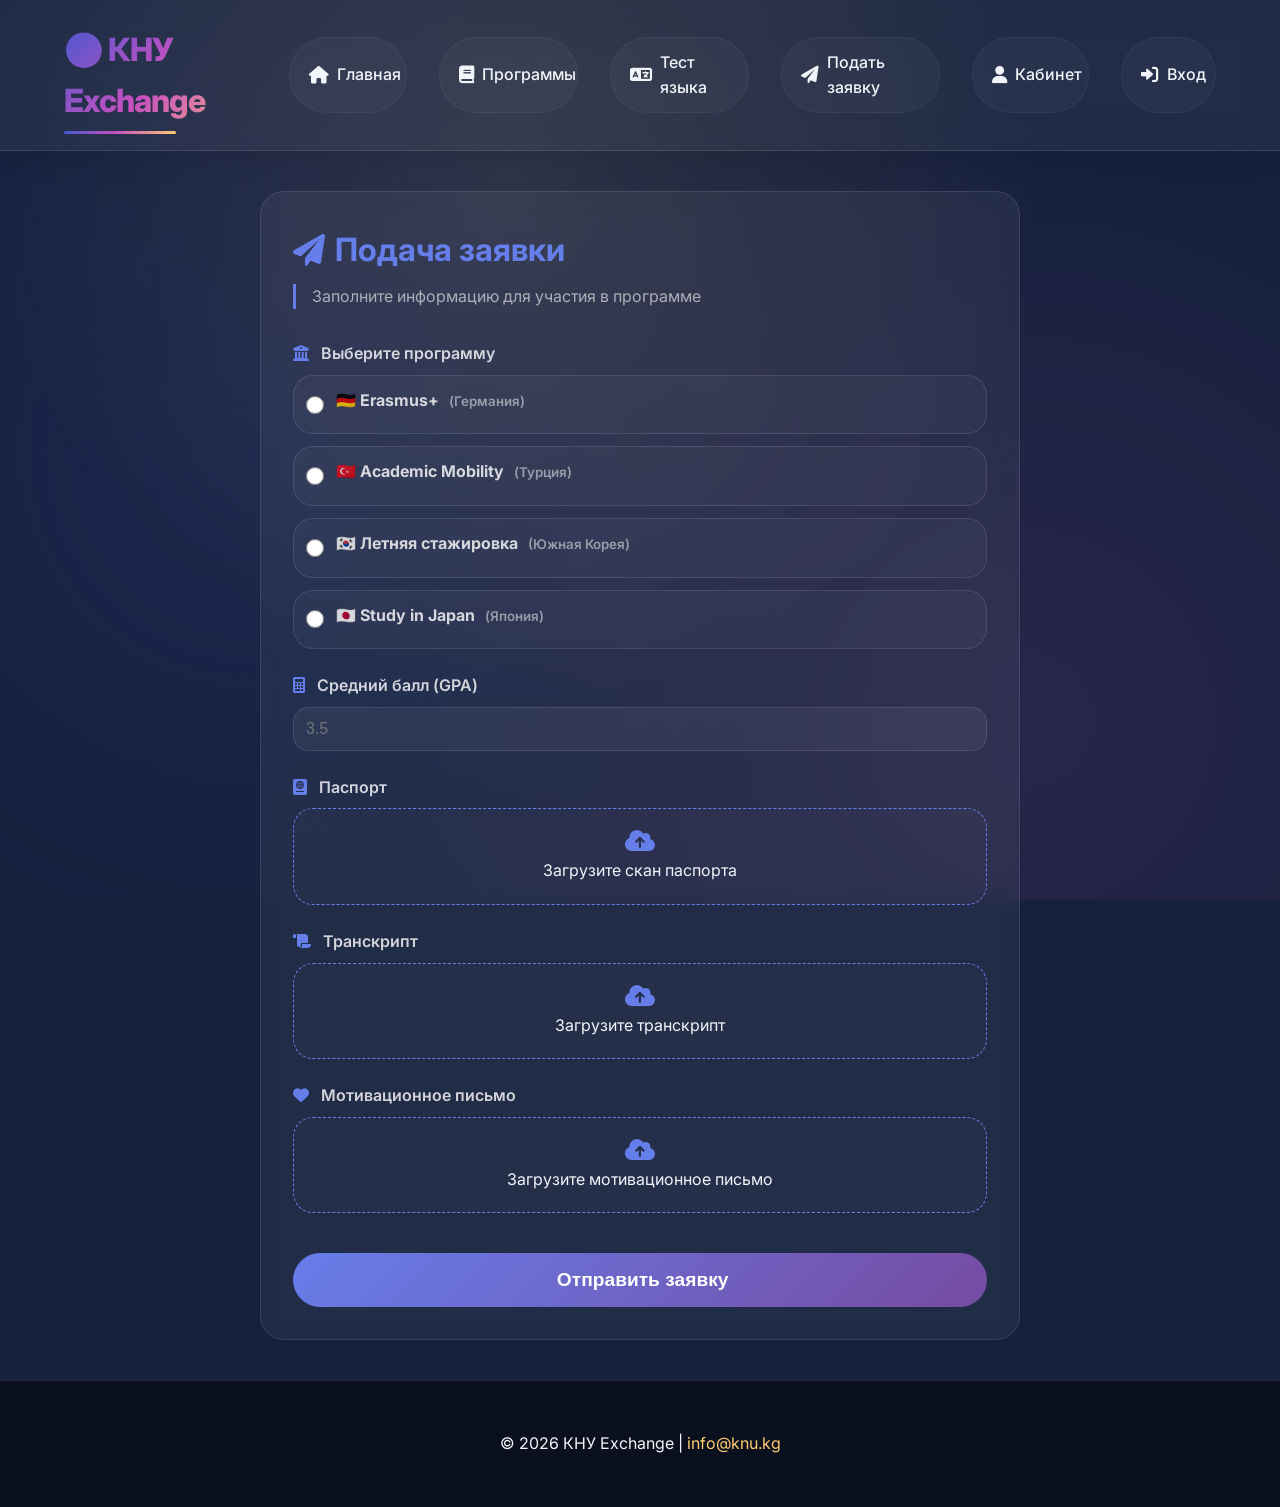
==== commit bed886f4: "apply.html" ====
--- a/apply.html
+++ b/apply.html
@@ -3,48 +3,50 @@
 <head>
     <meta charset="UTF-8">
     <title>Подача заявки | КНУ Exchange</title>
-    <link href="https://fonts.googleapis.com/css2?family=Inter:wght@400;500;600;700&display=swap" rel="stylesheet">
+    <link href="https://fonts.googleapis.com/css2?family=Inter:wght@400;500;600;700;800&display=swap" rel="stylesheet">
+    <link rel="stylesheet" href="https://cdnjs.cloudflare.com/ajax/libs/font-awesome/6.0.0-beta3/css/all.min.css">
+    <link rel="stylesheet" href="style.css">
     <script src="db.js"></script>
     <style>
-        * {
-            margin: 0;
-            padding: 0;
-            box-sizing: border-box;
-        }
-        body {
-            font-family: 'Inter', sans-serif;
-            background: #f0f2f5;
-            color: #1a1a2e;
-            padding: 40px 20px;
-        }
-        .container {
-            max-width: 700px;
-            margin: 0 auto;
-            background: white;
-            border-radius: 24px;
-            padding: 40px;
-            box-shadow: 0 10px 30px rgba(0,0,0,0.1);
+        /* Добавляем стили для формы, чтобы она вписалась в общий дизайн */
+        .apply-container {
+            max-width: 800px;
+            margin: 40px auto;
+            padding: 0 20px;
+        }
+        .apply-card {
+            background: rgba(255, 255, 255, 0.05);
+            backdrop-filter: blur(10px);
+            border: 1px solid rgba(255, 255, 255, 0.1);
+            border-radius: var(--border-radius);
+            padding: 2rem;
         }
         h1 {
-            font-size: 28px;
-            font-weight: 700;
-            margin-bottom: 8px;
-            color: #1a1a2e;
+            font-size: 2rem;
+            margin-bottom: 0.5rem;
+            display: flex;
+            align-items: center;
+            gap: 10px;
+            color: #667eea;
         }
         .subtitle {
-            color: #666;
-            margin-bottom: 30px;
-            padding-bottom: 15px;
-            border-bottom: 2px solid #eaeef2;
+            color: rgba(255,255,255,0.6);
+            margin-bottom: 2rem;
+            padding-left: 1rem;
+            border-left: 3px solid #667eea;
         }
         .form-group {
-            margin-bottom: 25px;
-        }
-        label {
+            margin-bottom: 1.5rem;
+        }
+        .form-group label {
             display: block;
             font-weight: 600;
-            margin-bottom: 10px;
-            color: #1a1a2e;
+            color: rgba(255,255,255,0.8);
+            margin-bottom: 0.5rem;
+        }
+        .form-group label i {
+            color: #667eea;
+            margin-right: 8px;
         }
         .radio-group {
             display: flex;
@@ -55,15 +57,20 @@
             display: flex;
             align-items: center;
             gap: 12px;
-            padding: 10px;
-            background: #f8f9fa;
-            border-radius: 12px;
+            padding: 12px;
+            background: rgba(255,255,255,0.03);
+            border: 1px solid rgba(255,255,255,0.1);
+            border-radius: 20px;
             cursor: pointer;
-            border: 1px solid #e0e4e8;
+            transition: all 0.2s;
+        }
+        .radio-option:hover {
+            background: rgba(102,126,234,0.1);
+            border-color: #667eea;
         }
         .radio-option.selected {
+            background: rgba(102,126,234,0.2);
             border-color: #667eea;
-            background: #f0f3ff;
         }
         .radio-option input {
             width: 18px;
@@ -71,118 +78,148 @@
             accent-color: #667eea;
         }
         .radio-option strong {
-            font-size: 16px;
+            font-size: 1rem;
         }
         .radio-option small {
-            color: #666;
+            color: rgba(255,255,255,0.5);
             margin-left: 6px;
         }
         input[type="number"], select {
             width: 100%;
             padding: 12px;
-            border: 1px solid #d0d5dd;
-            border-radius: 12px;
-            font-size: 16px;
-            font-family: inherit;
+            background: rgba(255,255,255,0.05);
+            border: 1px solid rgba(255,255,255,0.1);
+            border-radius: 15px;
+            color: white;
+            font-size: 1rem;
         }
         .file-upload {
             border: 1px dashed #667eea;
-            border-radius: 16px;
+            border-radius: 20px;
             padding: 20px;
             text-align: center;
-            background: #f8fafc;
+            background: rgba(255,255,255,0.02);
             cursor: pointer;
             transition: 0.2s;
         }
         .file-upload:hover {
-            background: #eef2ff;
+            background: rgba(102,126,234,0.05);
+            border-color: #667eea;
+        }
+        .file-upload i {
+            font-size: 1.5rem;
+            color: #667eea;
+            margin-bottom: 5px;
         }
         .file-upload input {
             display: none;
         }
         .file-name {
-            font-size: 14px;
+            font-size: 0.8rem;
             color: #667eea;
             margin-top: 8px;
-            display: block;
-        }
-        button {
-            background: #667eea;
+        }
+        .btn-submit {
+            background: linear-gradient(135deg, #667eea, #764ba2);
             color: white;
             border: none;
-            padding: 14px;
+            padding: 1rem;
+            font-size: 1.2rem;
+            font-weight: 600;
+            border-radius: 40px;
+            cursor: pointer;
             width: 100%;
-            border-radius: 40px;
-            font-size: 16px;
-            font-weight: 600;
-            cursor: pointer;
-            margin-top: 20px;
-            transition: 0.2s;
-        }
-        button:hover {
-            background: #5a67d8;
+            margin-top: 1rem;
+            transition: 0.3s;
+        }
+        .btn-submit:hover {
             transform: translateY(-2px);
+            box-shadow: 0 10px 20px rgba(102,126,234,0.3);
         }
         .error-message {
-            color: #e53e3e;
-            font-size: 14px;
+            color: #ff6b6b;
+            font-size: 0.9rem;
             margin-top: 10px;
             text-align: center;
         }
         hr {
             margin: 20px 0;
-            border: none;
-            border-top: 1px solid #eaeef2;
+            border-color: rgba(255,255,255,0.05);
+        }
+        .footer {
+            margin-top: 40px;
         }
     </style>
 </head>
 <body>
-<div class="container">
-    <h1>📝 Подача заявки</h1>
-    <div class="subtitle">Заполните информацию для участия в программе</div>
-
-    <form id="applicationForm">
-        <div class="form-group">
-            <label>Выберите программу</label>
-            <div id="programsList" class="radio-group"></div>
-        </div>
-
-        <div class="form-group">
-            <label>Средний балл (GPA)</label>
-            <input type="number" step="0.01" id="gpa" placeholder="3.5" required>
-        </div>
-
-        <div class="form-group">
-            <label>Паспорт</label>
-            <div class="file-upload" onclick="document.getElementById('passportFile').click()">
-                📎 Загрузите скан паспорта
-                <input type="file" id="passportFile" accept=".pdf,.jpg,.png" onchange="updateFileName(this, 'passportName')">
-                <span id="passportName" class="file-name"></span>
-            </div>
-        </div>
-
-        <div class="form-group">
-            <label>Транскрипт</label>
-            <div class="file-upload" onclick="document.getElementById('transcriptFile').click()">
-                📎 Загрузите транскрипт
-                <input type="file" id="transcriptFile" accept=".pdf,.jpg,.png" onchange="updateFileName(this, 'transcriptName')">
-                <span id="transcriptName" class="file-name"></span>
-            </div>
-        </div>
-
-        <div class="form-group">
-            <label>Мотивационное письмо</label>
-            <div class="file-upload" onclick="document.getElementById('motivationFile').click()">
-                📎 Загрузите мотивационное письмо
-                <input type="file" id="motivationFile" accept=".pdf,.doc,.docx" onchange="updateFileName(this, 'motivationName')">
-                <span id="motivationName" class="file-name"></span>
-            </div>
-        </div>
-
-        <div id="errorMessage" class="error-message"></div>
-        <button type="submit">Отправить заявку</button>
-    </form>
+
+<header class="header">
+    <div class="logo">🌍 КНУ Exchange</div>
+    <nav class="nav">
+        <a href="index.html"><i class="fas fa-home"></i> Главная</a>
+        <a href="programs.html"><i class="fas fa-book"></i> Программы</a>
+        <a href="language-test.html"><i class="fas fa-language"></i> Тест языка</a>
+        <a href="apply.html"><i class="fas fa-paper-plane"></i> Подать заявку</a>
+        <a href="dashboard.html"><i class="fas fa-user"></i> Кабинет</a>
+        <a href="login.html"><i class="fas fa-sign-in-alt"></i> Вход</a>
+    </nav>
+</header>
+
+<div class="apply-container">
+    <div class="apply-card">
+        <h1><i class="fas fa-paper-plane"></i> Подача заявки</h1>
+        <div class="subtitle">Заполните информацию для участия в программе</div>
+
+        <form id="applicationForm">
+            <div class="form-group">
+                <label><i class="fas fa-university"></i> Выберите программу</label>
+                <div id="programsList" class="radio-group"></div>
+            </div>
+
+            <div class="form-group">
+                <label><i class="fas fa-calculator"></i> Средний балл (GPA)</label>
+                <input type="number" step="0.01" id="gpa" placeholder="3.5" required>
+            </div>
+
+            <div class="form-group">
+                <label><i class="fas fa-passport"></i> Паспорт</label>
+                <div class="file-upload" onclick="document.getElementById('passportFile').click()">
+                    <i class="fas fa-cloud-upload-alt"></i>
+                    <div>Загрузите скан паспорта</div>
+                    <input type="file" id="passportFile" accept=".pdf,.jpg,.png" onchange="updateFileName(this, 'passportName')">
+                    <span id="passportName" class="file-name"></span>
+                </div>
+            </div>
+
+            <div class="form-group">
+                <label><i class="fas fa-scroll"></i> Транскрипт</label>
+                <div class="file-upload" onclick="document.getElementById('transcriptFile').click()">
+                    <i class="fas fa-cloud-upload-alt"></i>
+                    <div>Загрузите транскрипт</div>
+                    <input type="file" id="transcriptFile" accept=".pdf,.jpg,.png" onchange="updateFileName(this, 'transcriptName')">
+                    <span id="transcriptName" class="file-name"></span>
+                </div>
+            </div>
+
+            <div class="form-group">
+                <label><i class="fas fa-heart"></i> Мотивационное письмо</label>
+                <div class="file-upload" onclick="document.getElementById('motivationFile').click()">
+                    <i class="fas fa-cloud-upload-alt"></i>
+                    <div>Загрузите мотивационное письмо</div>
+                    <input type="file" id="motivationFile" accept=".pdf,.doc,.docx" onchange="updateFileName(this, 'motivationName')">
+                    <span id="motivationName" class="file-name"></span>
+                </div>
+            </div>
+
+            <div id="errorMessage" class="error-message"></div>
+            <button type="submit" class="btn-submit"><i class="fas fa-send"></i> Отправить заявку</button>
+        </form>
+    </div>
 </div>
+
+<footer class="footer">
+    <p>© 2026 КНУ Exchange | <a href="mailto:info@knu.kg">info@knu.kg</a></p>
+</footer>
 
 <script>
     function updateFileName(input, spanId) {
@@ -194,12 +231,12 @@
         }
     }
 
-    // Загрузка списка программ (статические данные, можно из db.js)
+    // Список программ (можно взять из db, но для простоты оставим здесь)
     const programs = [
-        { id: 1, name: "Erasmus+", country: "Германия" },
-        { id: 2, name: "Academic Mobility", country: "Турция" },
-        { id: 3, name: "Летняя стажировка", country: "Южная Корея" },
-        { id: 4, name: "Study in Japan", country: "Япония" }
+        { id: 1, name: "Erasmus+", country: "Германия", icon: "🇩🇪" },
+        { id: 2, name: "Academic Mobility", country: "Турция", icon: "🇹🇷" },
+        { id: 3, name: "Летняя стажировка", country: "Южная Корея", icon: "🇰🇷" },
+        { id: 4, name: "Study in Japan", country: "Япония", icon: "🇯🇵" }
     ];
 
     const container = document.getElementById('programsList');
@@ -210,7 +247,7 @@
         div.innerHTML = `
             <input type="radio" name="program" value="${prog.name}" id="prog_${prog.id}">
             <label for="prog_${prog.id}" style="flex:1; cursor:pointer;">
-                <strong>${prog.name}</strong> <small>${prog.country}</small>
+                <strong>${prog.icon} ${prog.name}</strong> <small>(${prog.country})</small>
             </label>
         `;
         const radio = div.querySelector('input');
@@ -221,7 +258,6 @@
         container.appendChild(div);
     });
 
-    // Отправка формы
     document.getElementById('applicationForm').addEventListener('submit', async (e) => {
         e.preventDefault();
         const errorDiv = document.getElementById('errorMessage');
@@ -229,32 +265,31 @@
 
         const selectedRadio = document.querySelector('input[name="program"]:checked');
         if (!selectedRadio) {
-            errorDiv.textContent = 'Выберите программу';
+            errorDiv.textContent = '❌ Выберите программу';
             return;
         }
         const programName = selectedRadio.value;
 
         const gpa = parseFloat(document.getElementById('gpa').value);
         if (isNaN(gpa) || gpa < 0 || gpa > 4) {
-            errorDiv.textContent = 'Введите корректный GPA (0.0 – 4.0)';
+            errorDiv.textContent = '❌ Введите корректный GPA (0.0 – 4.0)';
             return;
         }
 
         const passportFile = document.getElementById('passportFile').files[0];
         const transcriptFile = document.getElementById('transcriptFile').files[0];
         if (!passportFile || !transcriptFile) {
-            errorDiv.textContent = 'Загрузите скан паспорта и транскрипт';
-            return;
-        }
-
-        // Проверяем авторизацию через db.js
+            errorDiv.textContent = '❌ Загрузите скан паспорта и транскрипт';
+            return;
+        }
+
         if (typeof db === 'undefined') {
-            errorDiv.textContent = 'Ошибка: db.js не загружен. Проверьте подключение.';
+            errorDiv.textContent = '❌ Ошибка: db.js не загружен. Проверьте подключение.';
             return;
         }
         const user = db.getCurrentUser();
         if (!user) {
-            errorDiv.textContent = 'Вы не авторизованы. Пожалуйста, войдите.';
+            errorDiv.textContent = '❌ Вы не авторизованы. Перенаправление на страницу входа...';
             setTimeout(() => { window.location.href = 'login.html'; }, 1500);
             return;
         }
@@ -264,8 +299,8 @@
         const applicationData = {
             program: programName,
             gpa: gpa,
-            languageLevel: '',   // можно добавить поле, но на скриншоте его нет
-            motivationText: '',  // если нужно поле текст, добавьте, но сейчас только файл
+            languageLevel: '',
+            motivationText: '',
             documents: {
                 passport: passportFile.name,
                 transcript: transcriptFile.name,
@@ -275,10 +310,10 @@
 
         try {
             await db.saveApplication(applicationData);
-            alert('✅ Заявка отправлена!');
+            alert('✅ Заявка успешно отправлена!');
             window.location.href = 'dashboard.html';
         } catch (err) {
-            errorDiv.textContent = 'Ошибка: ' + err.message;
+            errorDiv.textContent = '❌ Ошибка: ' + err.message;
         }
     });
 </script>
--- a/style.css
+++ b/style.css
@@ -0,0 +1,609 @@
+/* ===== ПОДКЛЮЧЕНИЕ ШРИФТОВ ===== */
+@import url('https://fonts.googleapis.com/css2?family=Inter:wght@300;400;500;600;700;800&family=Space+Grotesk:wght@300;400;500;600;700&display=swap');
+
+/* ===== ОБЩИЕ СТИЛИ ===== */
+* {
+    margin: 0;
+    padding: 0;
+    box-sizing: border-box;
+}
+
+:root {
+    --primary: #4158D0;
+    --primary-light: #6c7ee0;
+    --secondary: #C850C0;
+    --accent: #FFCC70;
+    --dark: #1a1a2e;
+    --darker: #16213e;
+    --light: #f1f5f9;
+    --gradient-1: linear-gradient(135deg, #4158D0 0%, #C850C0 46%, #FFCC70 100%);
+    --gradient-2: linear-gradient(135deg, #667eea 0%, #764ba2 100%);
+    --gradient-3: linear-gradient(135deg, #434343 0%, #000000 100%);
+    --shadow-sm: 0 5px 15px rgba(0,0,0,0.1);
+    --shadow-md: 0 10px 30px rgba(0,0,0,0.15);
+    --shadow-lg: 0 20px 50px rgba(0,0,0,0.2);
+    --shadow-hover: 0 30px 60px rgba(65,88,208,0.3);
+    --border-radius: 24px;
+    --border-radius-sm: 16px;
+}
+
+body {
+    font-family: 'Inter', sans-serif;
+    background: var(--darker);
+    color: var(--light);
+    line-height: 1.6;
+    overflow-x: hidden;
+    position: relative;
+}
+
+/* Анимированный фон */
+body::before {
+    content: '';
+    position: fixed;
+    top: 0;
+    left: 0;
+    width: 100%;
+    height: 100%;
+    background: radial-gradient(circle at 20% 50%, rgba(65,88,208,0.1) 0%, transparent 50%),
+                radial-gradient(circle at 80% 80%, rgba(200,80,192,0.1) 0%, transparent 50%),
+                radial-gradient(circle at 40% 20%, rgba(255,204,112,0.1) 0%, transparent 50%);
+    pointer-events: none;
+    z-index: -1;
+}
+
+/* ===== HEADER СТЕКЛЯННЫЙ ЭФФЕКТ ===== */
+.header {
+    background: rgba(255, 255, 255, 0.05);
+    backdrop-filter: blur(20px);
+    -webkit-backdrop-filter: blur(20px);
+    border-bottom: 1px solid rgba(255, 255, 255, 0.1);
+    padding: 1rem 5%;
+    display: flex;
+    justify-content: space-between;
+    align-items: center;
+    position: sticky;
+    top: 0;
+    z-index: 1000;
+    box-shadow: 0 4px 30px rgba(0, 0, 0, 0.1);
+}
+
+.logo {
+    font-size: 2rem;
+    font-weight: 800;
+    background: var(--gradient-1);
+    -webkit-background-clip: text;
+    -webkit-text-fill-color: transparent;
+    background-clip: text;
+    letter-spacing: -1px;
+    position: relative;
+    padding: 0.5rem 0;
+}
+
+.logo::after {
+    content: '';
+    position: absolute;
+    bottom: 0;
+    left: 0;
+    width: 50%;
+    height: 3px;
+    background: var(--gradient-1);
+    border-radius: 3px;
+    transition: width 0.3s ease;
+}
+
+.logo:hover::after {
+    width: 100%;
+}
+
+.nav {
+    display: flex;
+    gap: 2rem;
+}
+
+.nav a {
+    color: var(--light);
+    text-decoration: none;
+    font-weight: 500;
+    padding: 0.7rem 1.2rem;
+    border-radius: 40px;
+    transition: all 0.3s ease;
+    position: relative;
+    overflow: hidden;
+    display: flex;
+    align-items: center;
+    gap: 0.5rem;
+    background: rgba(255, 255, 255, 0.03);
+    border: 1px solid rgba(255, 255, 255, 0.05);
+}
+
+.nav a i {
+    font-size: 1.1rem;
+    transition: transform 0.3s ease;
+}
+
+.nav a:hover {
+    background: var(--gradient-2);
+    transform: translateY(-3px);
+    box-shadow: var(--shadow-hover);
+    border-color: transparent;
+}
+
+.nav a:hover i {
+    transform: scale(1.2);
+}
+
+/* ===== HERO СОВРЕМЕННЫЙ ===== */
+.hero {
+    position: relative;
+    text-align: center;
+    padding: 150px 40px;
+    border-radius: var(--border-radius);
+    overflow: hidden;
+    margin: 30px 5%;
+    background: var(--gradient-1);
+    box-shadow: var(--shadow-lg);
+}
+
+.hero-bg {
+    position: absolute;
+    top: 0;
+    left: 0;
+    width: 100%;
+    height: 100%;
+    object-fit: cover;
+    z-index: 0;
+    opacity: 0.2;
+    mix-blend-mode: overlay;
+    filter: blur(5px);
+}
+
+.hero h1 {
+    position: relative;
+    z-index: 1;
+    font-size: 4rem;
+    font-weight: 800;
+    color: white;
+    margin-bottom: 20px;
+    text-shadow: 0 10px 30px rgba(0,0,0,0.3);
+    animation: fadeInUp 1s ease;
+}
+
+.hero p {
+    position: relative;
+    z-index: 1;
+    font-size: 1.4rem;
+    color: rgba(255,255,255,0.95);
+    margin-bottom: 40px;
+    max-width: 800px;
+    margin-left: auto;
+    margin-right: auto;
+    animation: fadeInUp 1s ease 0.2s both;
+}
+
+.hero .btn {
+    position: relative;
+    z-index: 1;
+    padding: 18px 45px;
+    border-radius: 50px;
+    background: white;
+    color: var(--primary);
+    font-weight: 700;
+    font-size: 1.2rem;
+    text-decoration: none;
+    display: inline-block;
+    transition: all 0.3s ease;
+    box-shadow: 0 20px 40px rgba(0,0,0,0.2);
+    border: 2px solid transparent;
+    animation: fadeInUp 1s ease 0.4s both;
+}
+
+.hero .btn:hover {
+    transform: translateY(-5px) scale(1.05);
+    box-shadow: 0 30px 60px rgba(0,0,0,0.3);
+    background: transparent;
+    color: white;
+    border-color: white;
+}
+
+/* ===== СЕКЦИИ ===== */
+.section {
+    padding: 80px 5%;
+    max-width: 1400px;
+    margin: 0 auto;
+}
+
+.section h2 {
+    font-size: 3rem;
+    text-align: center;
+    margin-bottom: 50px;
+    background: var(--gradient-1);
+    -webkit-background-clip: text;
+    -webkit-text-fill-color: transparent;
+    background-clip: text;
+    font-weight: 800;
+    letter-spacing: -1px;
+    position: relative;
+}
+
+.section h2::after {
+    content: '';
+    position: absolute;
+    bottom: -15px;
+    left: 50%;
+    transform: translateX(-50%);
+    width: 100px;
+    height: 4px;
+    background: var(--gradient-1);
+    border-radius: 4px;
+}
+
+/* ===== КАРТОЧКИ СОВРЕМЕННЫЕ ===== */
+.platform-container,
+.programs-container,
+.steps,
+.requirements-cards,
+.university-grid {
+    display: grid;
+    grid-template-columns: repeat(auto-fit, minmax(300px, 1fr));
+    gap: 30px;
+    padding: 20px 0;
+}
+
+.platform-card,
+.program-card,
+.step,
+.requirement-card,
+.university-card {
+    background: rgba(255, 255, 255, 0.03);
+    backdrop-filter: blur(10px);
+    -webkit-backdrop-filter: blur(10px);
+    border: 1px solid rgba(255, 255, 255, 0.05);
+    border-radius: var(--border-radius);
+    padding: 40px 30px;
+    text-align: center;
+    transition: all 0.4s cubic-bezier(0.175, 0.885, 0.32, 1.275);
+    position: relative;
+    overflow: hidden;
+    box-shadow: var(--shadow-md);
+}
+
+.platform-card::before,
+.program-card::before,
+.step::before,
+.requirement-card::before,
+.university-card::before {
+    content: '';
+    position: absolute;
+    top: 0;
+    left: 0;
+    width: 100%;
+    height: 100%;
+    background: var(--gradient-1);
+    opacity: 0;
+    transition: opacity 0.4s ease;
+    z-index: -1;
+}
+
+.platform-card:hover,
+.program-card:hover,
+.step:hover,
+.requirement-card:hover,
+.university-card:hover {
+    transform: translateY(-15px) scale(1.02);
+    border-color: transparent;
+    box-shadow: var(--shadow-hover);
+}
+
+.platform-card:hover::before,
+.program-card:hover::before,
+.step:hover::before,
+.requirement-card:hover::before,
+.university-card:hover::before {
+    opacity: 0.1;
+}
+
+.platform-card h3,
+.program-card h3,
+.step h3,
+.requirement-card h3,
+.university-card h2 {
+    font-size: 1.8rem;
+    margin-bottom: 15px;
+    background: var(--gradient-1);
+    -webkit-background-clip: text;
+    -webkit-text-fill-color: transparent;
+    background-clip: text;
+}
+
+.program-card img.program-img {
+    width: 100%;
+    height: 220px;
+    object-fit: cover;
+    border-radius: var(--border-radius-sm);
+    margin-bottom: 20px;
+    transition: transform 0.5s ease;
+    border: 3px solid rgba(255,255,255,0.1);
+}
+
+.program-card:hover img.program-img {
+    transform: scale(1.08);
+}
+
+/* ===== КНОПКИ ===== */
+.btn, .btn-university, .apply-btn, .back-btn {
+    display: inline-block;
+    padding: 14px 35px;
+    border-radius: 40px;
+    background: var(--gradient-1);
+    color: white;
+    text-decoration: none;
+    font-weight: 600;
+    transition: all 0.3s ease;
+    border: none;
+    cursor: pointer;
+    box-shadow: 0 10px 20px rgba(65,88,208,0.3);
+    position: relative;
+    overflow: hidden;
+}
+
+.btn::before, .btn-university::before, .apply-btn::before, .back-btn::before {
+    content: '';
+    position: absolute;
+    top: 50%;
+    left: 50%;
+    width: 0;
+    height: 0;
+    border-radius: 50%;
+    background: rgba(255, 255, 255, 0.3);
+    transform: translate(-50%, -50%);
+    transition: width 0.6s, height 0.6s;
+}
+
+.btn:hover, .btn-university:hover, .apply-btn:hover, .back-btn:hover {
+    transform: translateY(-3px) scale(1.05);
+    box-shadow: 0 20px 40px rgba(65,88,208,0.5);
+}
+
+.btn:hover::before, .btn-university:hover::before, .apply-btn:hover::before, .back-btn:hover::before {
+    width: 300px;
+    height: 300px;
+}
+
+/* ===== СТРАНИЦЫ ПРОГРАММ ===== */
+.country-page {
+    max-width: 1400px;
+    margin: 40px auto;
+    padding: 0 5%;
+}
+
+.country-header {
+    background: var(--gradient-2);
+    border-radius: var(--border-radius);
+    padding: 80px 40px;
+    margin-bottom: 50px;
+    text-align: center;
+    position: relative;
+    overflow: hidden;
+    box-shadow: var(--shadow-lg);
+}
+
+.country-header::before {
+    content: '';
+    position: absolute;
+    top: -50%;
+    left: -50%;
+    width: 200%;
+    height: 200%;
+    background: radial-gradient(circle, rgba(255,255,255,0.2) 0%, transparent 50%);
+    animation: rotate 20s linear infinite;
+}
+
+.country-title {
+    font-size: 4rem;
+    color: white;
+    margin-bottom: 20px;
+    position: relative;
+    z-index: 1;
+    text-shadow: 0 10px 30px rgba(0,0,0,0.3);
+}
+
+.country-subtitle {
+    font-size: 1.4rem;
+    color: rgba(255,255,255,0.95);
+    max-width: 800px;
+    margin: 0 auto;
+    position: relative;
+    z-index: 1;
+}
+
+.university-card {
+    text-align: left;
+    padding: 30px;
+}
+
+.university-badge {
+    position: absolute;
+    top: 20px;
+    right: 20px;
+    background: var(--gradient-1);
+    color: white;
+    padding: 8px 20px;
+    border-radius: 30px;
+    font-size: 0.9rem;
+    font-weight: 600;
+}
+
+.university-flag {
+    font-size: 3rem;
+    margin-bottom: 15px;
+}
+
+.university-meta {
+    display: flex;
+    flex-wrap: wrap;
+    gap: 10px;
+    margin: 20px 0;
+    padding: 15px 0;
+    border-top: 1px solid rgba(255,255,255,0.1);
+    border-bottom: 1px solid rgba(255,255,255,0.1);
+}
+
+.university-meta span {
+    background: rgba(255,255,255,0.05);
+    padding: 5px 15px;
+    border-radius: 20px;
+    font-size: 0.9rem;
+}
+
+.university-details {
+    display: flex;
+    flex-direction: column;
+    gap: 10px;
+    margin: 20px 0;
+}
+
+.detail-item {
+    display: flex;
+    align-items: center;
+    gap: 10px;
+    color: var(--light);
+    opacity: 0.9;
+}
+
+.detail-item i {
+    width: 20px;
+    color: var(--accent);
+}
+
+/* ===== CTA ===== */
+.cta {
+    background: var(--gradient-2);
+    border-radius: var(--border-radius);
+    padding: 100px 40px;
+    margin: 60px 5%;
+    text-align: center;
+    position: relative;
+    overflow: hidden;
+    box-shadow: var(--shadow-lg);
+}
+
+.cta h2 {
+    font-size: 3.5rem;
+    color: white;
+    margin-bottom: 20px;
+    position: relative;
+    z-index: 1;
+}
+
+.cta p {
+    font-size: 1.3rem;
+    color: rgba(255,255,255,0.9);
+    margin-bottom: 40px;
+    position: relative;
+    z-index: 1;
+}
+
+.cta .btn.big {
+    padding: 20px 50px;
+    font-size: 1.4rem;
+    background: white;
+    color: var(--primary);
+}
+
+/* ===== ФУТЕР ===== */
+.footer {
+    background: rgba(0,0,0,0.5);
+    backdrop-filter: blur(10px);
+    -webkit-backdrop-filter: blur(10px);
+    border-top: 1px solid rgba(255,255,255,0.1);
+    padding: 50px 5%;
+    text-align: center;
+    margin-top: 80px;
+}
+
+.footer a {
+    color: var(--accent);
+    text-decoration: none;
+    transition: color 0.3s ease;
+}
+
+.footer a:hover {
+    color: white;
+}
+
+/* ===== АНИМАЦИИ ===== */
+@keyframes fadeInUp {
+    from {
+        opacity: 0;
+        transform: translateY(30px);
+    }
+    to {
+        opacity: 1;
+        transform: translateY(0);
+    }
+}
+
+@keyframes rotate {
+    from {
+        transform: rotate(0deg);
+    }
+    to {
+        transform: rotate(360deg);
+    }
+}
+
+/* ===== АДАПТИВНОСТЬ ===== */
+@media (max-width: 768px) {
+    .header {
+        flex-direction: column;
+        padding: 20px;
+    }
+    
+    .nav {
+        flex-wrap: wrap;
+        justify-content: center;
+        gap: 10px;
+    }
+    
+    .hero h1 {
+        font-size: 2.5rem;
+    }
+    
+    .hero p {
+        font-size: 1.2rem;
+    }
+    
+    .section h2 {
+        font-size: 2.2rem;
+    }
+    
+    .country-title {
+        font-size: 2.5rem;
+    }
+    
+    .country-subtitle {
+        font-size: 1.1rem;
+    }
+    
+    .cta h2 {
+        font-size: 2.2rem;
+    }
+}
+
+/* ===== СКРОЛЛБАР ===== */
+::-webkit-scrollbar {
+    width: 10px;
+}
+
+::-webkit-scrollbar-track {
+    background: var(--darker);
+}
+
+::-webkit-scrollbar-thumb {
+    background: var(--gradient-1);
+    border-radius: 10px;
+}
+
+::-webkit-scrollbar-thumb:hover {
+    background: var(--gradient-2);
+}
